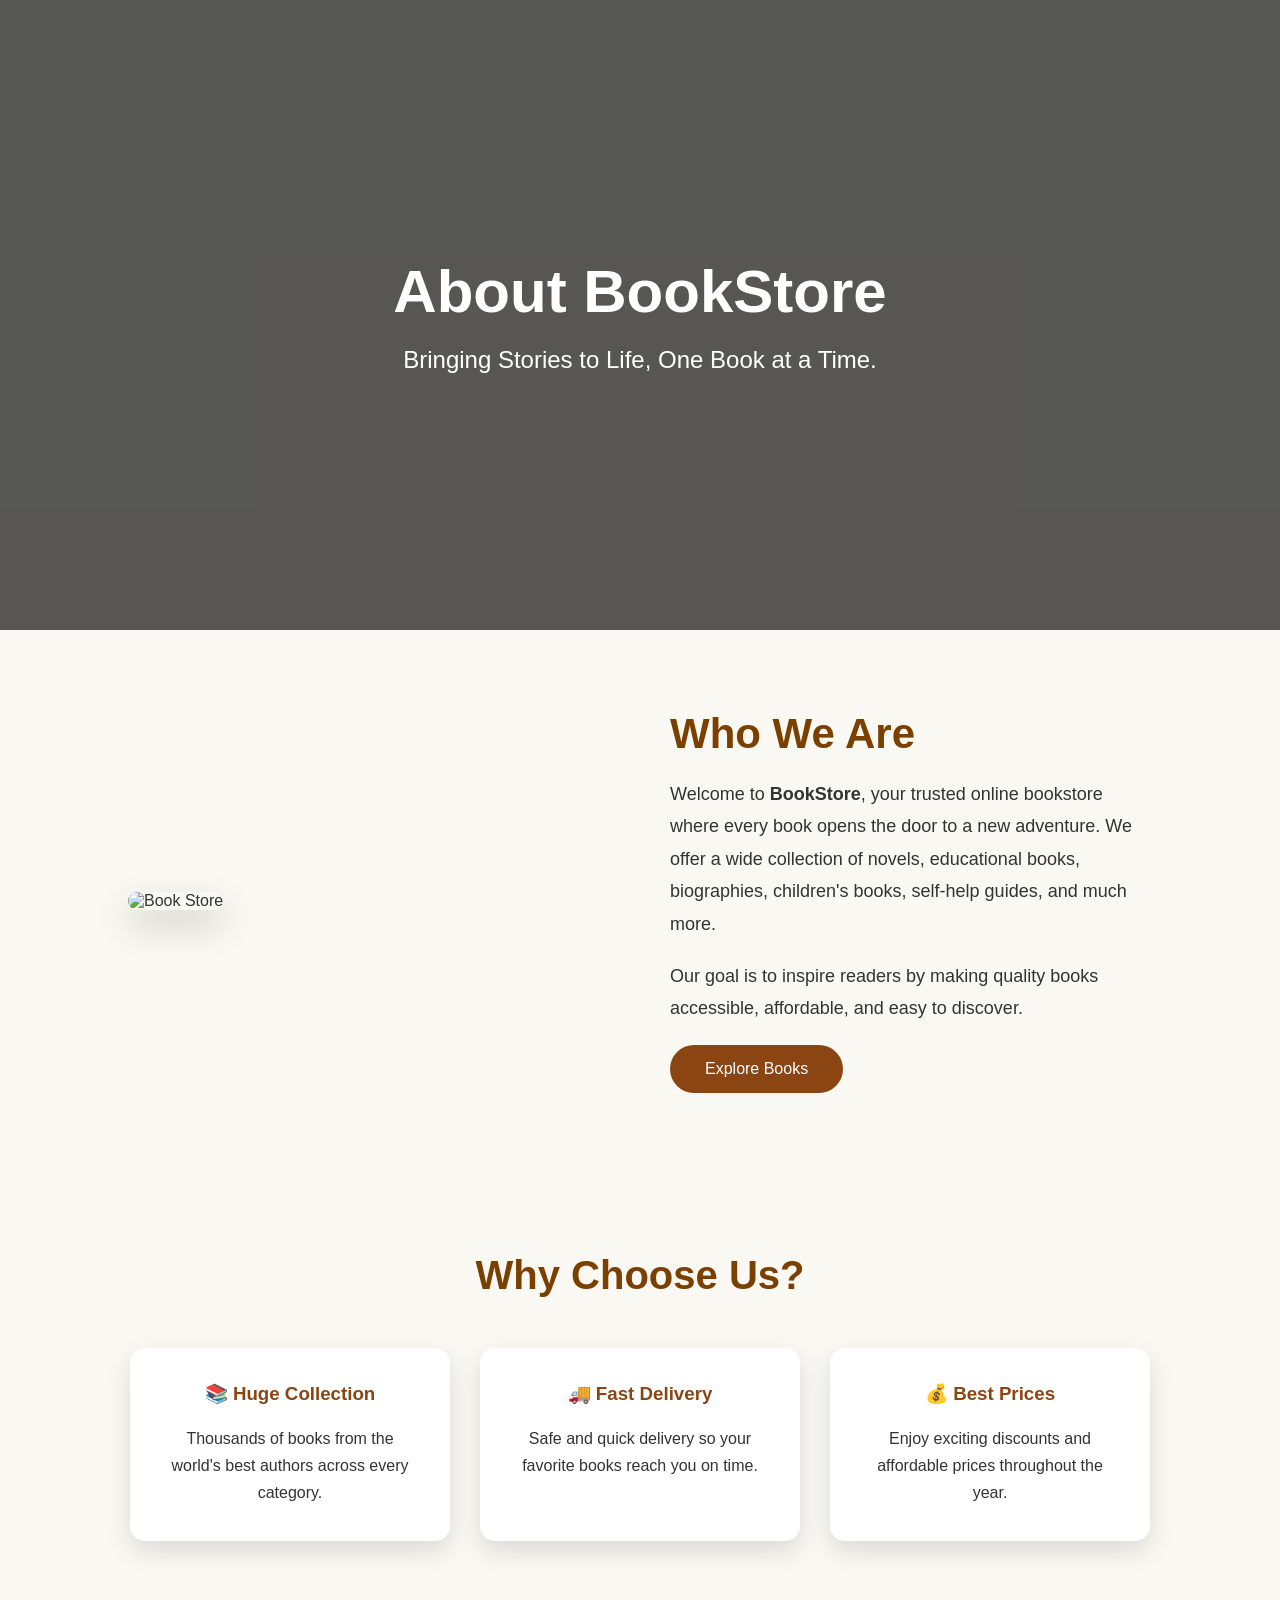
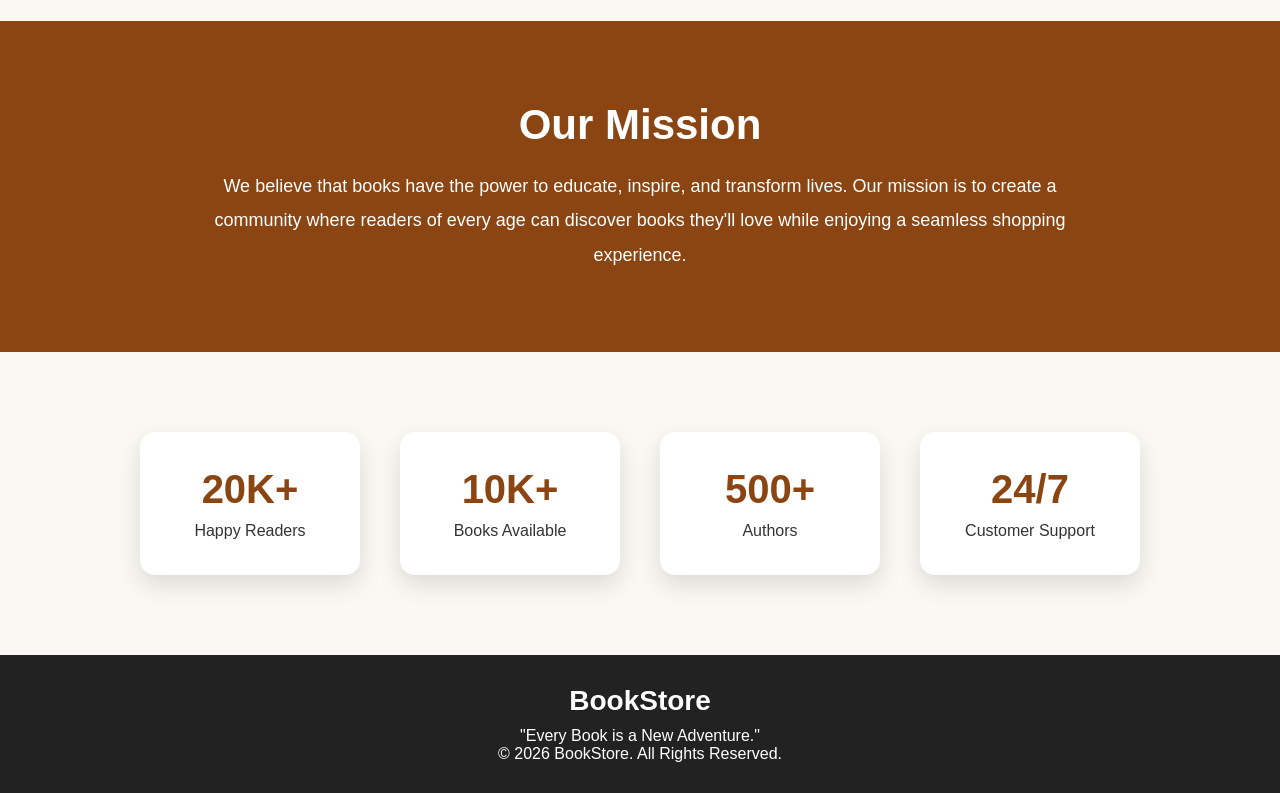
==== about.html @ 111fb449 "about and contact  done" ====
<!DOCTYPE html>
<html ng-app="bookStore">

<head>
    <meta charset="UTF-8">
    <meta name="viewport" content="width=device-width, initial-scale=1.0">
    <title>BookStore | Contact Us</title>
    <script src="https://ajax.googleapis.com/ajax/libs/angularjs/1.8.2/angular.min.js"></script>
    <script src="main.js"></script>

    <style>
        * {
            margin: 0;
            padding: 0;
            box-sizing: border-box;
            font-family: Arial, Helvetica, sans-serif;
        }

        body {
            background: #faf8f3;
            color: #333;
        }

        /* Hero */

        .hero {
            height: 70vh;
            background: url("https://images.unsplash.com/photo-1512820790803-83ca734da794?w=1600") center/cover;
            display: flex;
            justify-content: center;
            align-items: center;
        }

        .overlay {
            background: rgba(0, 0, 0, .65);
            width: 100%;
            height: 100%;
            display: flex;
            justify-content: center;
            align-items: center;
            flex-direction: column;
            color: white;
            text-align: center;
        }

        .overlay h1 {
            font-size: 60px;
            margin-bottom: 20px;
        }

        .overlay p {
            font-size: 24px;
        }

        /* About */

        .about {
            display: flex;
            justify-content: center;
            align-items: center;
            padding: 80px 10%;
            gap: 60px;
            flex-wrap: wrap;
        }

        .about-image {
            flex: 1;
        }

        .about-image img {
            width: 100%;
            border-radius: 15px;
            box-shadow: 0 15px 35px rgba(0, 0, 0, .2);
        }

        .about-text {
            flex: 1;
        }

        .about-text h2 {
            font-size: 42px;
            color: #7b3f00;
            margin-bottom: 20px;
        }

        .about-text p {
            line-height: 1.8;
            font-size: 18px;
            margin-bottom: 20px;
        }

        .btn {
            display: inline-block;
            text-decoration: none;
            background: #8B4513;
            color: white;
            padding: 15px 35px;
            border-radius: 30px;
            transition: .4s;
        }

        .btn:hover {
            background: #5d2f0a;
            transform: translateY(-4px);
        }

        /* Features */

        .features {
            padding: 80px 10%;
            text-align: center;
        }

        .features h2 {
            font-size: 40px;
            margin-bottom: 50px;
            color: #7b3f00;
        }

        .feature-box {
            display: flex;
            gap: 30px;
            flex-wrap: wrap;
            justify-content: center;
        }

        .card {
            background: white;
            width: 320px;
            padding: 35px;
            border-radius: 15px;
            box-shadow: 0 10px 25px rgba(0, 0, 0, .12);
            transition: .4s;
        }

        .card:hover {
            transform: translateY(-10px);
        }

        .card h3 {
            margin-bottom: 20px;
            color: #8B4513;
        }

        .card p {
            line-height: 1.7;
        }

        /* Mission */

        .mission {
            background: #8B4513;
            color: white;
            text-align: center;
            padding: 80px 10%;
        }

        .mission h2 {
            font-size: 42px;
            margin-bottom: 20px;
        }

        .mission p {
            max-width: 900px;
            margin: auto;
            line-height: 1.9;
            font-size: 18px;
        }

        /* Stats */

        .stats {
            display: flex;
            justify-content: center;
            gap: 40px;
            flex-wrap: wrap;
            padding: 80px 10%;
        }

        .box {
            background: white;
            width: 220px;
            padding: 35px;
            border-radius: 15px;
            box-shadow: 0 10px 25px rgba(0, 0, 0, .12);
            text-align: center;
            transition: .4s;
        }

        .box:hover {
            transform: scale(1.05);
        }

        .box h2 {
            color: #8B4513;
            font-size: 40px;
        }

        .box p {
            margin-top: 10px;
        }

        /* Footer */

        footer {
            background: #222;
            color: white;
            text-align: center;
            padding: 30px;
        }

        footer h3 {
            font-size: 28px;
            margin-bottom: 10px;
        }

        /* Responsive */

        @media(max-width:768px) {

            .overlay h1 {
                font-size: 42px;
            }

            .overlay p {
                font-size: 18px;
            }

            .about {
                flex-direction: column;
            }

            .about-text {
                text-align: center;
            }

            .features h2,
            .mission h2 {
                font-size: 32px;
            }

        }
    </style>

<body>

    <!-- Hero Section -->
    <section class="hero">
        <div class="overlay">
            <h1>About BookStore</h1>
            <p>
                Bringing Stories to Life, One Book at a Time.
            </p>
        </div>
    </section>

    <!-- About Section -->
    <section class="about">
        <div class="about-image">
            <img src="https://images.unsplash.com/photo-1521587760476-6c12a4b040da?w=700" alt="Book Store">
        </div>

        <div class="about-text">
            <h2>Who We Are</h2>

            <p>
                Welcome to <strong>BookStore</strong>, your trusted online bookstore
                where every book opens the door to a new adventure. We offer a wide
                collection of novels, educational books, biographies, children's
                books, self-help guides, and much more.
            </p>

            <p>
                Our goal is to inspire readers by making quality books accessible,
                affordable, and easy to discover.
            </p>

            <a href="#" class="btn">Explore Books</a>

        </div>
    </section>

    <!-- Features -->

    <section class="features">

        <h2>Why Choose Us?</h2>

        <div class="feature-box">

            <div class="card">
                <h3>📚 Huge Collection</h3>
                <p>
                    Thousands of books from the world's best authors across every
                    category.
                </p>
            </div>

            <div class="card">
                <h3>🚚 Fast Delivery</h3>
                <p>
                    Safe and quick delivery so your favorite books reach you on time.
                </p>
            </div>

            <div class="card">
                <h3>💰 Best Prices</h3>
                <p>
                    Enjoy exciting discounts and affordable prices throughout the year.
                </p>
            </div>

        </div>

    </section>

    <!-- Mission -->

    <section class="mission">

        <h2>Our Mission</h2>

        <p>
            We believe that books have the power to educate, inspire, and transform
            lives. Our mission is to create a community where readers of every age
            can discover books they'll love while enjoying a seamless shopping
            experience.
        </p>

    </section>

    <!-- Statistics -->

    <section class="stats">

        <div class="box">
            <h2>20K+</h2>
            <p>Happy Readers</p>
        </div>

        <div class="box">
            <h2>10K+</h2>
            <p>Books Available</p>
        </div>

        <div class="box">
            <h2>500+</h2>
            <p>Authors</p>
        </div>

        <div class="box">
            <h2>24/7</h2>
            <p>Customer Support</p>
        </div>

    </section>

    <!-- Footer -->

    <footer>

        <h3>BookStore</h3>

        <p>
            "Every Book is a New Adventure."
        </p>

        <p>© 2026 BookStore. All Rights Reserved.</p>

    </footer>

</body>

</html>
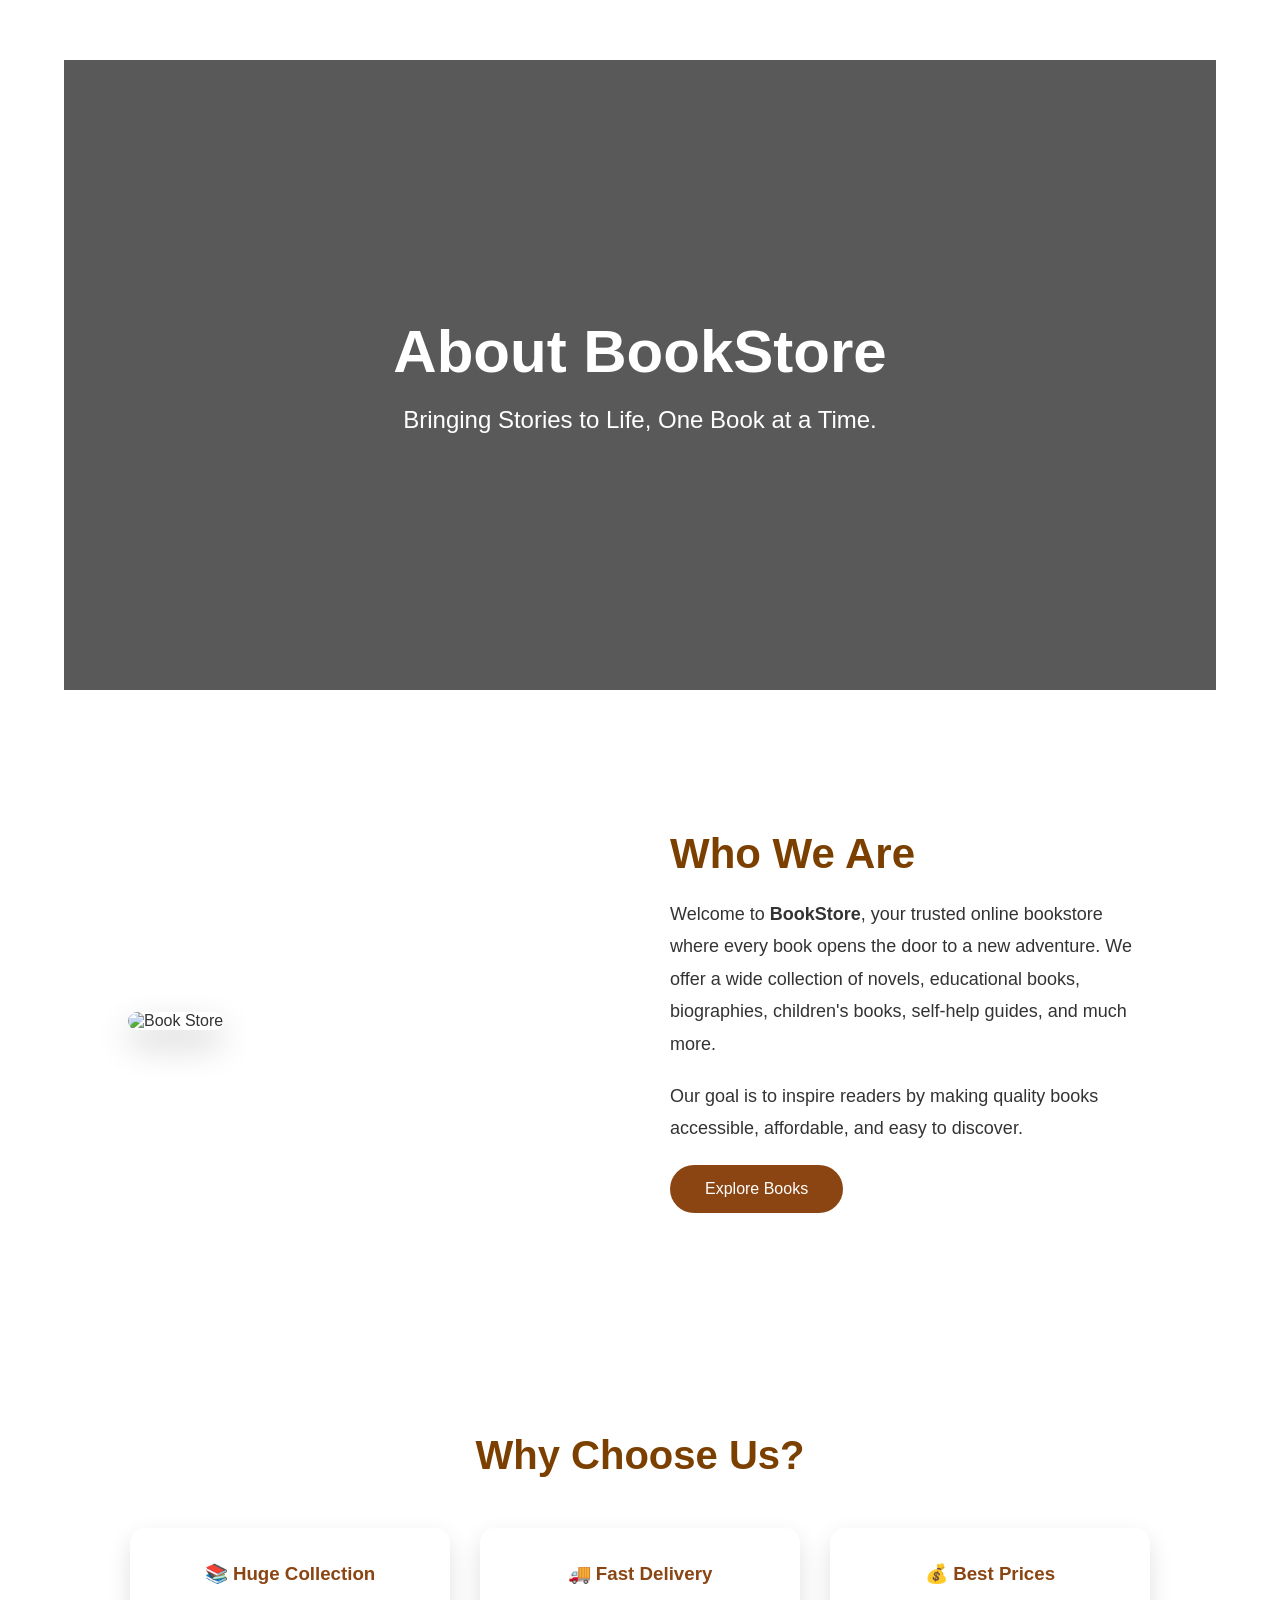
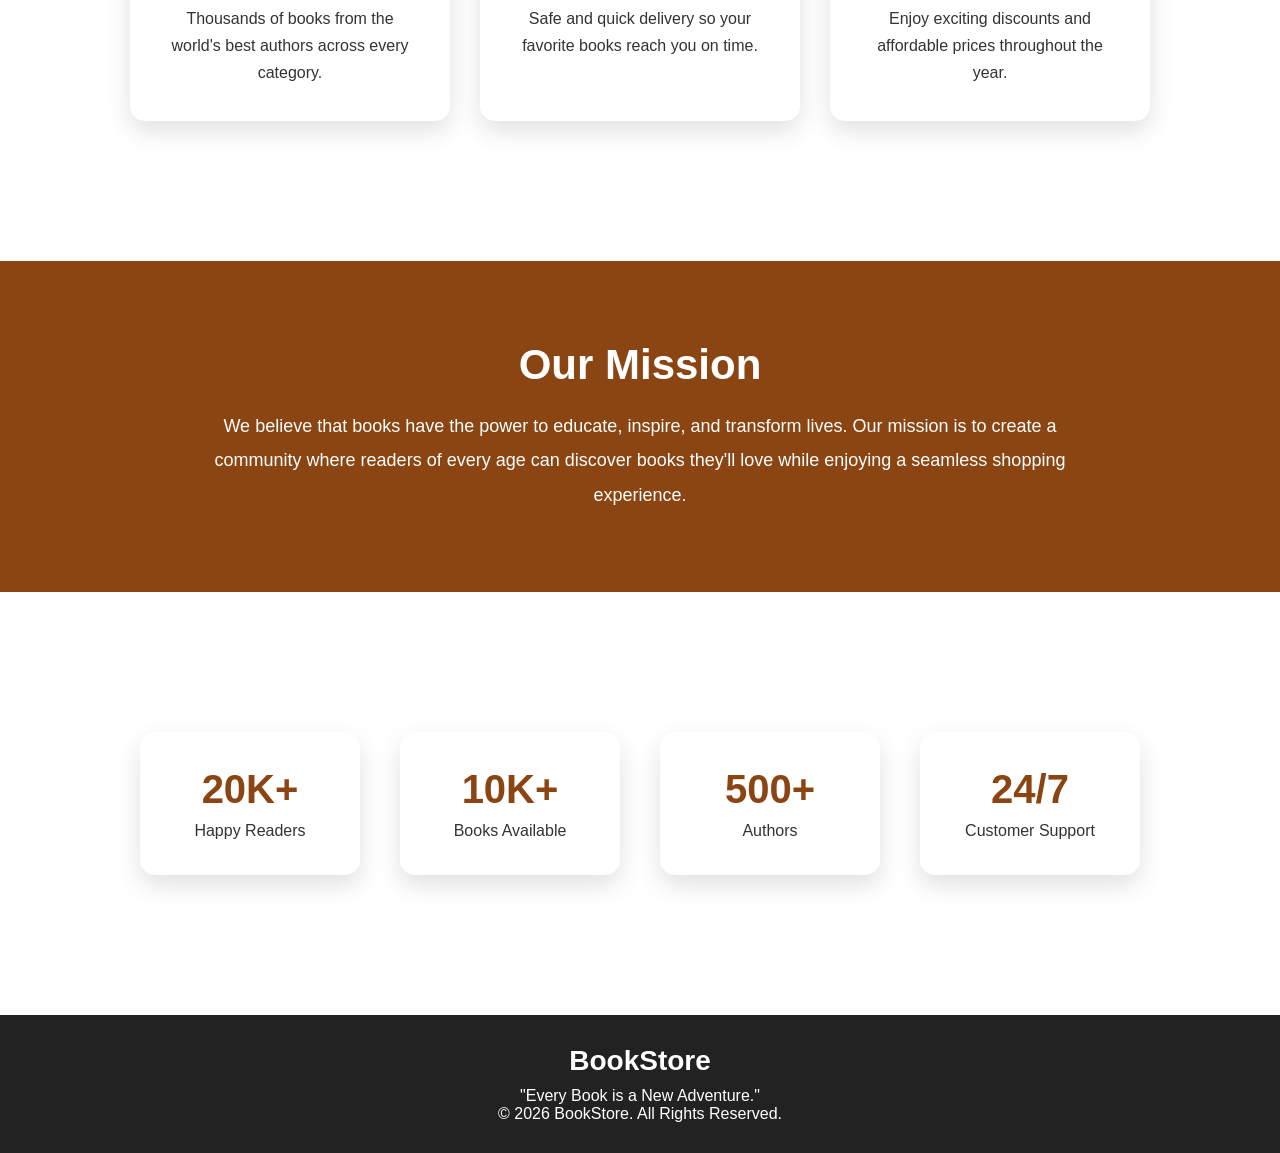
==== commit f496162e: "Enhance styles in about.html for better layout Added new styles for layout, typography, and responsi" ====
--- a/about.html
+++ b/about.html
@@ -242,6 +242,262 @@
         }
     </style>
 
+    <style>
+        @import url('https://fonts.googleapis.com/css2?family=Geomini:wght@200..800&family=Montserrat:ital,wght@0,100..900;1,100..900&display=swap');
+        
+        * {
+            margin: 0;
+            padding: 0;
+            box-sizing: border-box;
+            font-family: 'Geomini', sans-serif;
+            user-select: none;
+        }
+        
+        :root {
+            --primary: #371947;
+            --secondary: #4f3e58;
+            --gray: #5b5b5b;
+        }
+        
+        body, html {
+            background-color: white;
+            overflow-x: hidden; /* Prevents horizontal scroll on mobile */
+        }
+        
+        header {
+            background-color: var(--primary); 
+            display: grid;
+            box-shadow: -2px 5px 0px 0px #4abdff1a;
+        }
+        
+        header .header-top {
+            display: flex;
+            gap: 20px;
+            justify-content: center;
+            align-items: center;
+            text-align: center;
+            padding: 10px;
+            border-bottom: 1px solid white;
+            color: white;
+            flex-wrap: wrap; /* Allows wrapping on tiny screens */
+        }
+        
+        header nav {
+            background-color: var(--secondary);
+        }
+        
+        nav ul {
+            display: flex;
+            list-style: none;
+            align-items: center;
+            justify-content: center;
+            flex-wrap: wrap; /* Wraps nav links on mobile */
+            gap: 10px;
+            padding: 0 10px;
+        }
+        
+        ul li {
+            padding: 12px 20px;
+            transition: .4s ease-in-out;
+        }
+        
+        ul li:hover {
+            background-color: white;
+            color: black;
+        }
+        
+        ul li:hover a {
+            color: var(--primary);
+        }
+        
+        ul li a {
+            text-decoration: none;
+            color: white;
+        }
+
+        /* SECTION */
+        section {
+            margin-top: 60px;
+            margin-bottom: 60px;
+            background-color: white;
+            padding: 0 5%; /* Fluid padding for all sections */
+        }
+        
+        section#overview {
+            display: flex;
+            gap: 50px;
+            justify-content: center;
+            align-items: center;
+        }
+        
+        section#overview img {
+            width: 100%;
+            max-width: 400px; /* Replaced fixed width */
+            height: auto;
+        }
+        
+        section#overview h1 {
+            line-height: 1.5;
+            text-align: start;
+            color: var(--gray);
+        }
+
+        section .title {
+            padding: 10px 20px;
+            color: orange;
+            min-width: 200px;
+            max-width: fit-content;
+            box-shadow: -6px 3px 3px 0px #00000026;
+            border-bottom: 4px solid orange;
+            margin-bottom: 30px;
+        }
+
+        /* Responsive Books Grid */
+        .books_container {
+            display: grid;
+            /* Auto-fit creates columns dynamically based on screen width */
+            grid-template-columns: repeat(auto-fit, minmax(220px, 1fr));
+            gap: 25px;
+            margin: 20px 0;
+        }
+        
+        .books_container .books_item {
+            background-color: white;
+            height: auto;
+            width: 100%; /* Fills the grid track */
+            border: 1px solid #fafafa;
+            display: flex;
+            flex-direction: column;
+            justify-content: space-between;
+            transition: .4s ease-in-out;
+            padding: 10px;
+            cursor: pointer;
+        }
+        
+        .books_container .books_item:hover {
+            transform: scale(1.05); /* Slightly safer scale for mobile/tablet */
+            box-shadow: 0px 4px 10px #00000026;
+            background-color: #fafafa;
+            z-index: 2;
+        }
+        
+        .books_container .books_item:hover .book-data {
+            color: black;
+        }
+        
+        .books_container .books_item img {
+            width: 100%;
+            height: 250px;
+            object-fit: fill; /* Ensures cover images aren't distorted */
+            transition: .4s ease-in-out;
+        }
+
+        .books_item .book-data {
+            padding: 15px 10px;
+            display: grid;
+            gap: 10px;
+        }
+        
+        .book-data .book-price {
+            color: orange;
+            font-size: 20px;
+        }
+
+        .books_item .add-to-cart {
+            padding: 12px;
+            background-color: #f0f0f0;
+            color: black;
+            border: none;
+            width: 100%;
+            cursor: pointer;
+            border-radius: 30px;
+            transition: .2s ease-in-out;
+            margin-top: auto;
+        }
+        
+        .books_container .books_item:hover img {
+            transform: scale(0.9);
+            opacity: .9;
+        }
+        
+        .books_container .books_item:hover .add-to-cart {
+            background-color: var(--primary);
+            color: white;
+        }
+        
+        .text-center {
+            text-align: center;
+        } 
+
+        #about {
+            display: flex;
+            justify-content: center;
+            align-items: center;
+            gap: 40px;
+        }
+        
+        #about img {
+            max-width: 100%;
+            height: auto;
+        }
+
+        #about .about-container {
+            position: relative;
+            display: grid;
+            gap: 30px;
+        }
+        
+        .about-container h1 {
+            text-shadow: 2px 5px 1px #00000026;
+            text-transform: uppercase;
+            font-size: clamp(30px, 5vw, 60px); /* Responsive font sizing */
+        }
+        
+        .about-container .label1 {
+            color: #656665;
+        }
+        .about-container .label2 {
+            color: #4cb4e6;
+            margin-left: 50px;
+        }
+        .about-container .label3 {
+            color: #ff6504;
+            margin-left: 100px;
+        }
+
+        /* --- MEDIA QUERIES FOR MOBILE/TABLET --- */
+        @media (max-width: 768px) {
+            .header-top {
+                flex-direction: column;
+            }
+            
+            ul li {
+                padding: 10px;
+            }
+            
+            section#overview {
+                flex-direction: column;
+                text-align: center;
+                gap: 30px;
+            }
+            
+            section#overview h1 {
+                text-align: center;
+            }
+            
+            #about {
+                flex-direction: column;
+                text-align: center;
+            }
+            
+            /* Reset cascading margins on small screens */
+            .about-container .label2,
+            .about-container .label3 {
+                margin-left: 0;
+            }
+        }
+    </style>
+
 <body>
 
     <!-- Hero Section -->
@@ -371,4 +627,4 @@
 
 </body>
 
-</html>+</html>
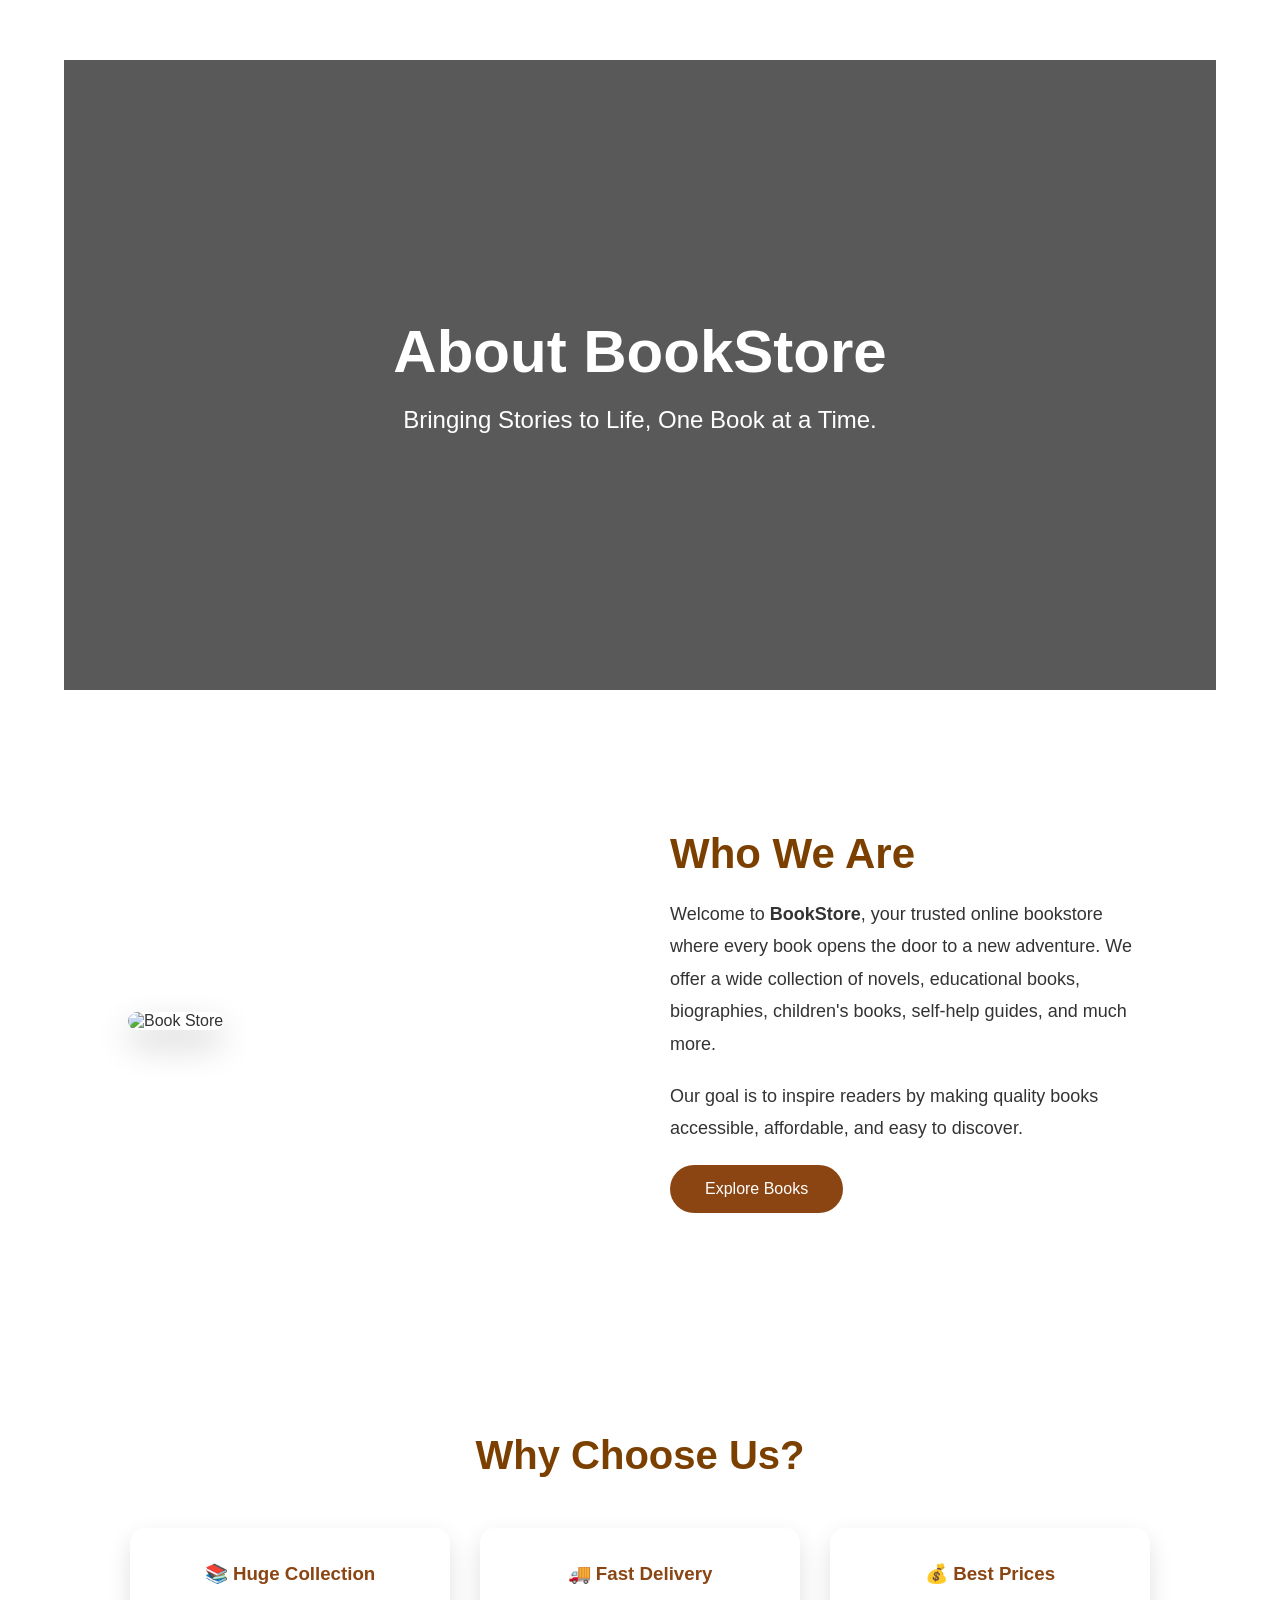
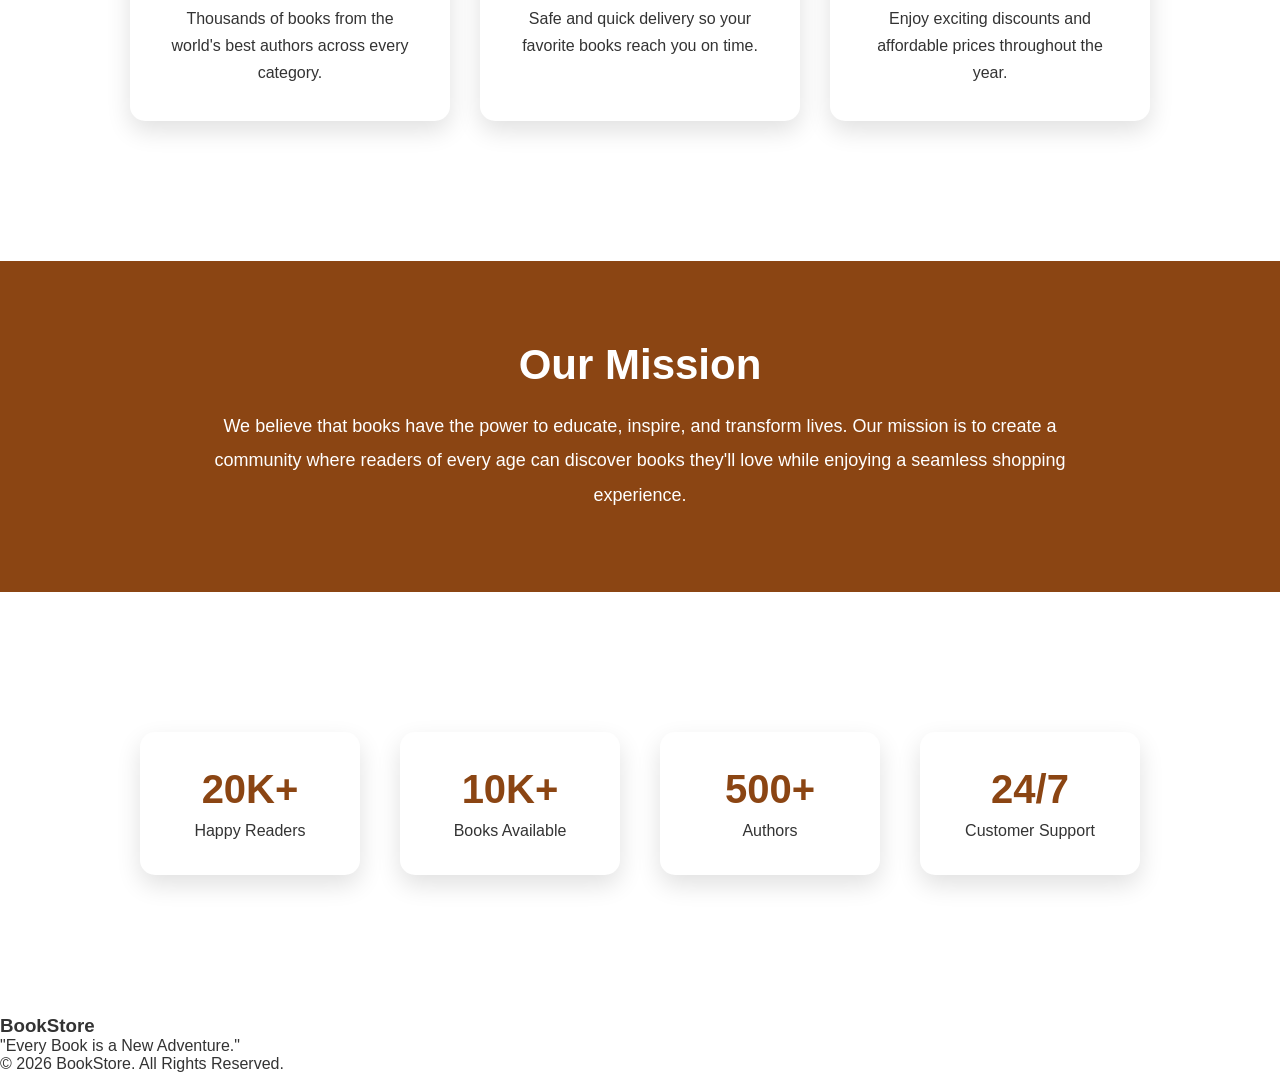
==== commit 4a632d69: "Delete footer CSS styles Removed footer styles from about.html." ====
--- a/about.html
+++ b/about.html
@@ -199,22 +199,7 @@
         .box p {
             margin-top: 10px;
         }
-
-        /* Footer */
-
-        footer {
-            background: #222;
-            color: white;
-            text-align: center;
-            padding: 30px;
-        }
-
-        footer h3 {
-            font-size: 28px;
-            margin-bottom: 10px;
-        }
-
-        /* Responsive */
+  
 
         @media(max-width:768px) {
 
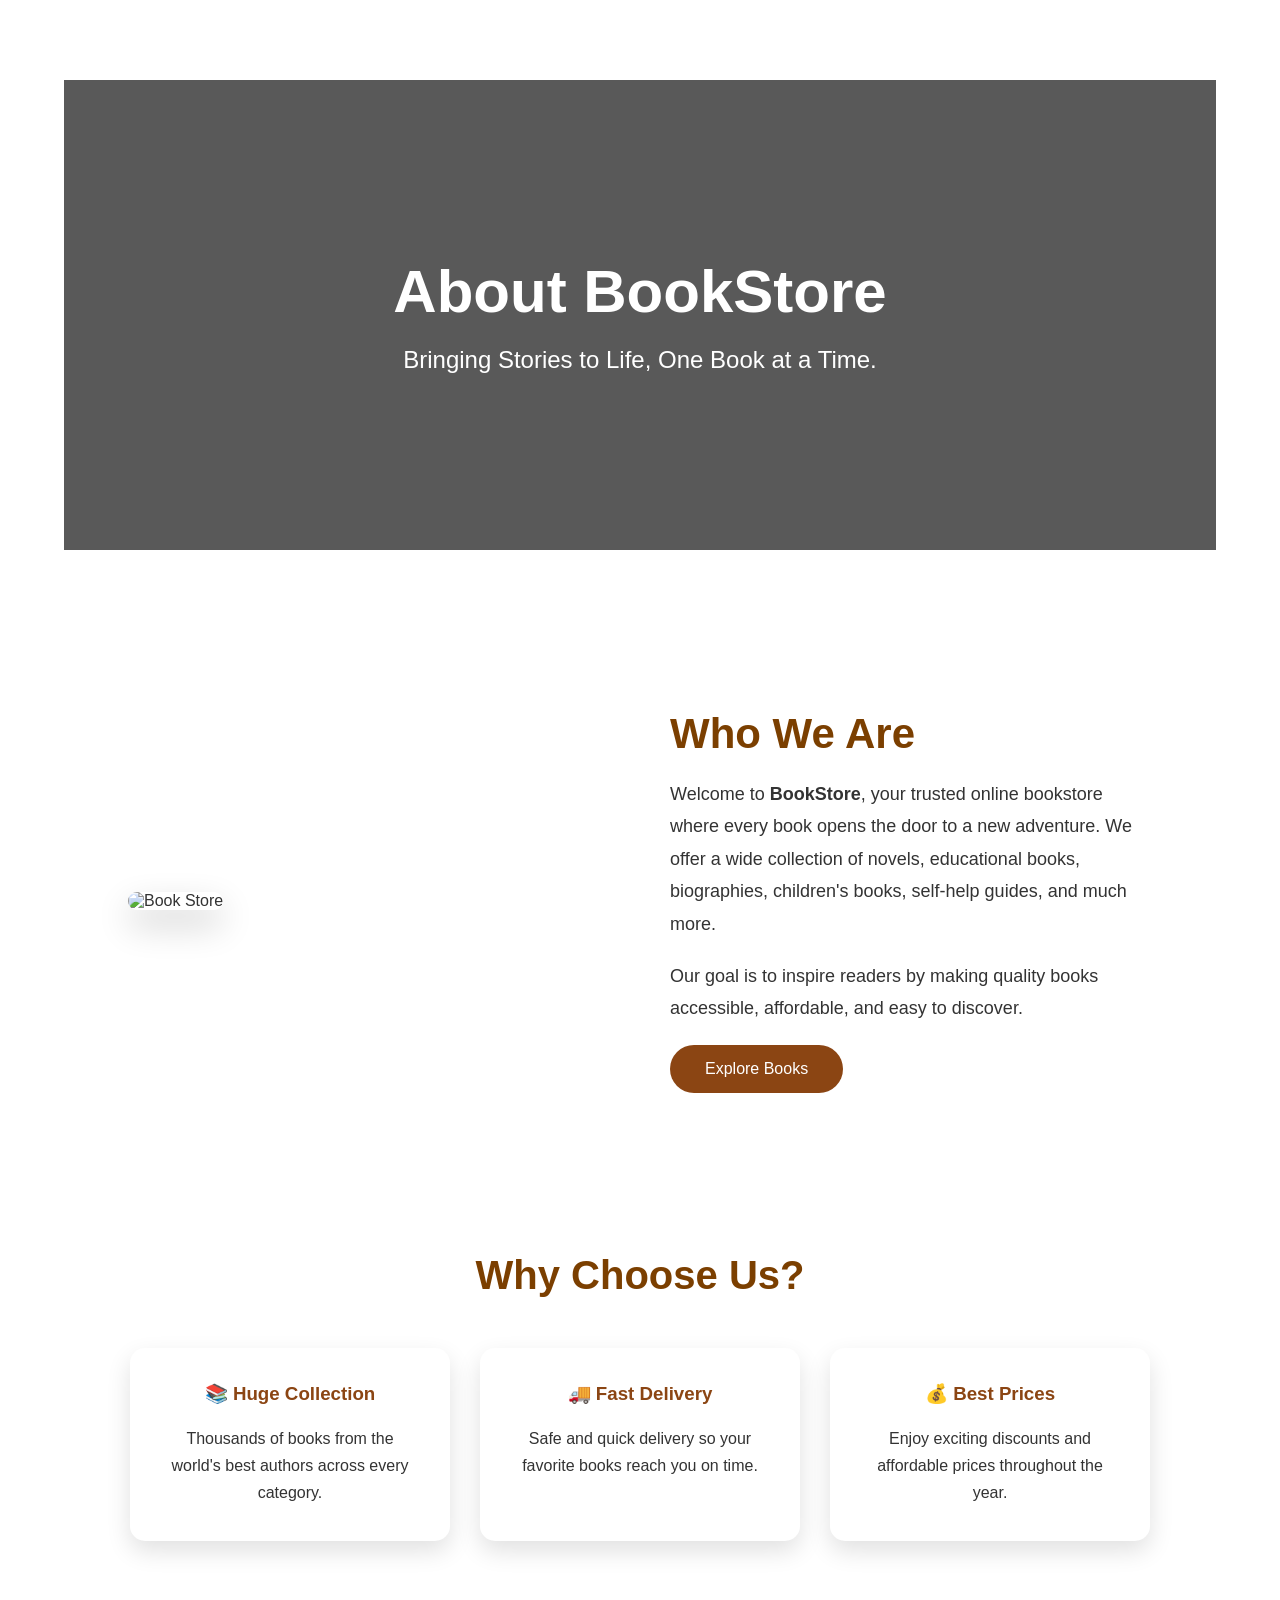
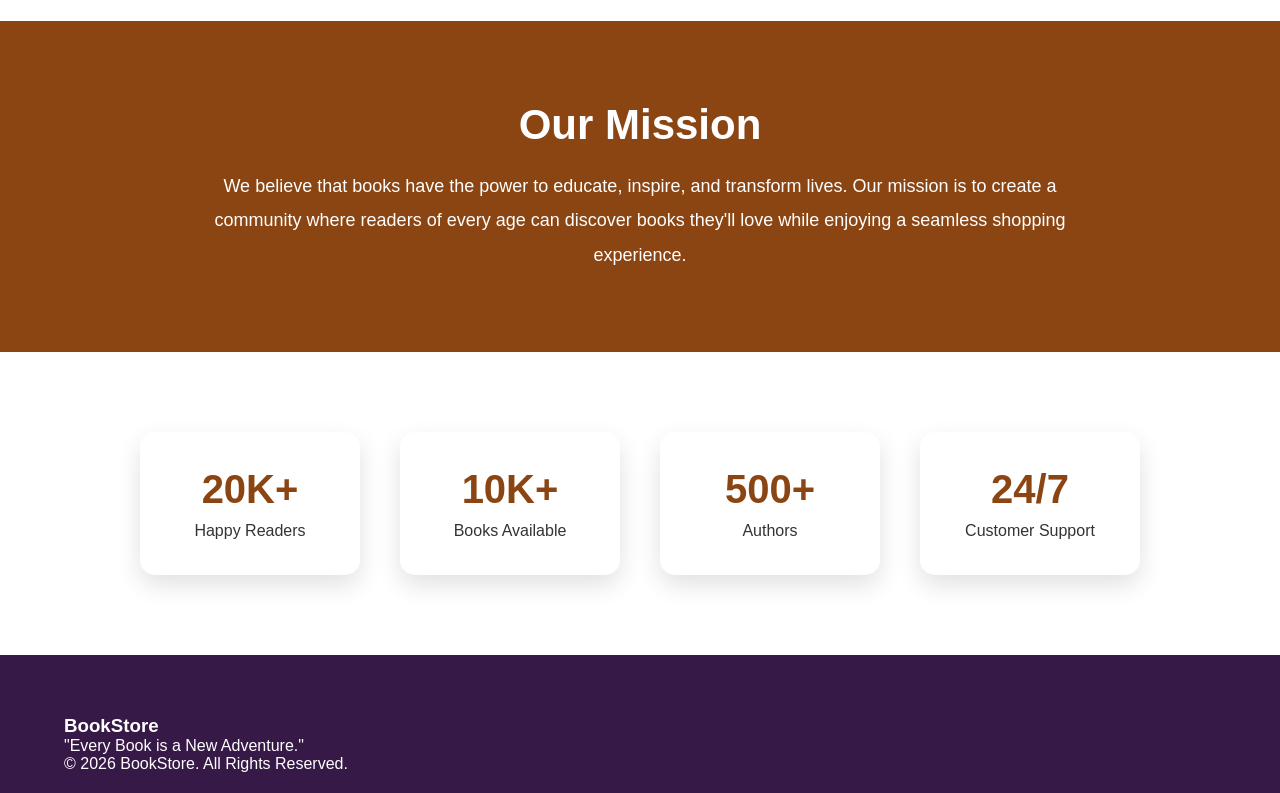
==== commit f0dbd377: "Enhance styles and responsiveness in about.html Updated styles for various elements, including heade" ====
--- a/about.html
+++ b/about.html
@@ -226,7 +226,6 @@
 
         }
     </style>
-
     <style>
         @import url('https://fonts.googleapis.com/css2?family=Geomini:wght@200..800&family=Montserrat:ital,wght@0,100..900;1,100..900&display=swap');
         
@@ -234,7 +233,7 @@
             margin: 0;
             padding: 0;
             box-sizing: border-box;
-            font-family: 'Geomini', sans-serif;
+            font-family: 'Geomini', 'Montserrat', sans-serif;
             user-select: none;
         }
         
@@ -242,29 +241,52 @@
             --primary: #371947;
             --secondary: #4f3e58;
             --gray: #5b5b5b;
+            --accent: #ff6504;
+            --light-bg: #f8fafc;
         }
         
         body, html {
             background-color: white;
-            overflow-x: hidden; /* Prevents horizontal scroll on mobile */
-        }
-        
+            overflow-x: hidden; 
+            scroll-behavior: smooth;
+        }
+
+        /* Animations */
+        @keyframes fadeInUp {
+            from {
+                opacity: 0;
+                transform: translateY(30px);
+            }
+            to {
+                opacity: 1;
+                transform: translateY(0);
+            }
+        }
+        
+        .animate-up {
+            animation: fadeInUp 0.8s ease-out forwards;
+        }
+
+        /* HEADER */
         header {
             background-color: var(--primary); 
             display: grid;
-            box-shadow: -2px 5px 0px 0px #4abdff1a;
+            box-shadow: 0 4px 12px rgba(0,0,0,0.15);
+            position: sticky;
+            top: 0;
+            z-index: 100;
         }
         
         header .header-top {
             display: flex;
-            gap: 20px;
+            gap: 15px;
             justify-content: center;
             align-items: center;
             text-align: center;
-            padding: 10px;
-            border-bottom: 1px solid white;
-            color: white;
-            flex-wrap: wrap; /* Allows wrapping on tiny screens */
+            padding: 15px;
+            border-bottom: 1px solid rgba(255,255,255,0.1);
+            color: white;
+            flex-wrap: wrap;
         }
         
         header nav {
@@ -276,19 +298,19 @@
             list-style: none;
             align-items: center;
             justify-content: center;
-            flex-wrap: wrap; /* Wraps nav links on mobile */
-            gap: 10px;
-            padding: 0 10px;
+            flex-wrap: wrap; 
+            gap: 5px;
         }
         
         ul li {
-            padding: 12px 20px;
-            transition: .4s ease-in-out;
+            padding: 12px 25px;
+            transition: .3s ease-in-out;
+            font-weight: 600;
+            letter-spacing: 0.5px;
         }
         
         ul li:hover {
             background-color: white;
-            color: black;
         }
         
         ul li:hover a {
@@ -298,187 +320,349 @@
         ul li a {
             text-decoration: none;
             color: white;
-        }
-
-        /* SECTION */
+            transition: color 0.3s;
+        }
+
+        /* COMMON SECTION STYLES */
         section {
-            margin-top: 60px;
-            margin-bottom: 60px;
-            background-color: white;
-            padding: 0 5%; /* Fluid padding for all sections */
-        }
-        
+            padding: 80px 5%; 
+        }
+        
+        section .title {
+            padding: 10px 20px;
+            color: var(--accent);
+            min-width: 200px;
+            max-width: fit-content;
+            box-shadow: -6px 3px 3px 0px rgba(0,0,0,0.1);
+            border-bottom: 4px solid var(--accent);
+            margin: 0 auto 50px auto;
+            text-align: center;
+            font-size: 32px;
+            text-transform: uppercase;
+            letter-spacing: 1px;
+        }
+
+        /* HERO OVERVIEW */
         section#overview {
             display: flex;
-            gap: 50px;
+            gap: 60px;
             justify-content: center;
             align-items: center;
+            background: linear-gradient(135deg, #ffffff 0%, var(--light-bg) 100%);
         }
         
         section#overview img {
             width: 100%;
-            max-width: 400px; /* Replaced fixed width */
-            height: auto;
-        }
-        
+            max-width: 450px; 
+            border-radius: 20px;
+            box-shadow: 0 20px 40px rgba(0,0,0,0.1);
+            transition: transform 0.5s;
+        }
+
+        section#overview img:hover {
+            transform: translateY(-10px);
+        }
+        
+        .hero-text {
+            max-width: 500px;
+        }
+
         section#overview h1 {
+            font-size: clamp(32px, 4vw, 48px);
+            line-height: 1.2;
+            color: var(--primary);
+            margin-bottom: 20px;
+        }
+
+        section#overview p {
+            color: var(--gray);
+            font-size: 18px;
+            line-height: 1.6;
+            margin-bottom: 30px;
+        }
+
+        .cta-btn {
+            background-color: var(--accent);
+            color: white;
+            padding: 12px 30px;
+            border: none;
+            border-radius: 30px;
+            font-size: 18px;
+            font-weight: bold;
+            cursor: pointer;
+            transition: all 0.3s ease;
+            box-shadow: 0 4px 15px rgba(255, 101, 4, 0.3);
+        }
+
+        .cta-btn:hover {
+            background-color: #e55a00;
+            transform: translateY(-3px);
+            box-shadow: 0 6px 20px rgba(255, 101, 4, 0.4);
+        }
+
+        /* FEATURES SECTION (New Content) */
+        #features {
+            background-color: white;
+        }
+
+        .features-grid {
+            display: grid;
+            grid-template-columns: repeat(auto-fit, minmax(250px, 1fr));
+            gap: 30px;
+            max-width: 1200px;
+            margin: 0 auto;
+        }
+
+        .feature-card {
+            background: var(--light-bg);
+            padding: 40px 20px;
+            border-radius: 16px;
+            text-align: center;
+            transition: transform 0.3s ease;
+        }
+
+        .feature-card:hover {
+            transform: translateY(-10px);
+            box-shadow: 0 10px 20px rgba(0,0,0,0.05);
+        }
+
+        .feature-icon {
+            font-size: 40px;
+            margin-bottom: 15px;
+        }
+
+        .feature-card h3 {
+            color: var(--primary);
+            margin-bottom: 10px;
+        }
+
+        .feature-card p {
+            color: var(--gray);
+            font-size: 14px;
             line-height: 1.5;
-            text-align: start;
-            color: var(--gray);
-        }
-
-        section .title {
-            padding: 10px 20px;
-            color: orange;
-            min-width: 200px;
-            max-width: fit-content;
-            box-shadow: -6px 3px 3px 0px #00000026;
-            border-bottom: 4px solid orange;
-            margin-bottom: 30px;
-        }
-
-        /* Responsive Books Grid */
+        }
+
+        /* BOOKS GRID (Upgraded Design) */
+        #books {
+            background-color: var(--light-bg);
+        }
+
         .books_container {
             display: grid;
-            /* Auto-fit creates columns dynamically based on screen width */
-            grid-template-columns: repeat(auto-fit, minmax(220px, 1fr));
-            gap: 25px;
-            margin: 20px 0;
-        }
-        
-        .books_container .books_item {
+            grid-template-columns: repeat(auto-fit, minmax(260px, 1fr));
+            gap: 30px;
+            max-width: 1400px;
+            margin: 0 auto;
+        }
+        
+        .books_item {
             background-color: white;
-            height: auto;
-            width: 100%; /* Fills the grid track */
-            border: 1px solid #fafafa;
+            border-radius: 0px; 
+            padding: 15px;
+            display: flex;
+            flex-direction: column; 
+            box-shadow: 0 4px 20px rgba(0, 0, 0, 0.04); 
+            transition: all 0.4s cubic-bezier(0.16, 1, 0.3, 1);
+            cursor: pointer;
+            overflow: hidden;
+        }
+        
+        .books_item:hover {
+            transform: translateY(-8px); 
+            box-shadow: 0 16px 32px rgba(55, 25, 71, 0.15);
+        }
+        
+        .img-wrapper {
+            background-color: #f8fafc;
+            border-radius: 12px;
+            padding: 15px;
+            margin-bottom: 15px;
+            overflow: hidden;
+        }
+
+        .books_item img {
+            width: 100%;
+            height: 240px;
+            object-fit: contain; 
+            transition: transform 0.6s cubic-bezier(0.16, 1, 0.3, 1);
+        }
+
+        .books_item:hover img {
+            transform: scale(1.08);
+        }
+        
+        .book-data {
             display: flex;
             flex-direction: column;
+            flex-grow: 1;
+            padding: 0 5px;
+        }
+
+        .book-title {
+            font-size: 18px; 
+            font-weight: 700;
+            color: var(--primary); 
+            display: -webkit-box;
+            -webkit-line-clamp: 2;
+            -webkit-box-orient: vertical;
+            overflow: hidden;
+            margin-bottom: 6px;
+        }
+
+        .book-author {
+            font-size: 14px;
+            color: #64748b;
+            font-weight: 500;
+            margin-bottom: 20px;
+        }
+
+        .card-footer {
+            display: flex;
             justify-content: space-between;
-            transition: .4s ease-in-out;
-            padding: 10px;
+            align-items: center;
+            margin-top: auto; 
+        }
+
+        .book-price {
+            font-size: 18px;
+            color: var(--accent); 
+            font-weight: 800;
+        }
+
+        .add-to-cart {
+            background-color: var(--secondary);
+            color: white;
+            width: fit-content!important;
+            border: none;
+            padding: 10px 18px;
+            border-radius: 20px;
+            font-weight: 600;
+            font-size: 14px;
             cursor: pointer;
-        }
-        
-        .books_container .books_item:hover {
-            transform: scale(1.05); /* Slightly safer scale for mobile/tablet */
-            box-shadow: 0px 4px 10px #00000026;
-            background-color: #fafafa;
-            z-index: 2;
-        }
-        
-        .books_container .books_item:hover .book-data {
-            color: black;
-        }
-        
-        .books_container .books_item img {
+            transition: background-color 0.2s ease, transform 0.1s ease;
+        }
+        
+        .add-to-cart:hover {
+            background-color: var(--primary); 
+        }
+
+        /* ABOUT SECTION */
+        #about {
+            display: flex;
+            justify-content: center;
+            align-items: center;
+            gap: 60px;
+        }
+        
+        #about img {
+            max-width: 350px;
             width: 100%;
-            height: 250px;
-            object-fit: fill; /* Ensures cover images aren't distorted */
-            transition: .4s ease-in-out;
-        }
-
-        .books_item .book-data {
-            padding: 15px 10px;
+            animation: float 6s ease-in-out infinite;
+        }
+
+        @keyframes float {
+            0% { transform: translateY(0px); }
+            50% { transform: translateY(-20px); }
+            100% { transform: translateY(0px); }
+        }
+
+        #about .about-container {
             display: grid;
-            gap: 10px;
-        }
-        
-        .book-data .book-price {
-            color: orange;
+            gap: 20px;
+        }
+        
+        .about-container h1 {
+            text-transform: uppercase;
+            font-size: clamp(28px, 4vw, 55px);
+            font-weight: 800;
+            line-height: 1.1;
+        }
+        
+        .label1 { color: #656665; }
+        .label2 { color: #4cb4e6; margin-left: 40px; }
+        .label3 { color: var(--accent); margin-left: 80px; }
+
+        /* FOOTER */
+        footer {
+            background-color: var(--primary);
+            color: white;
+            padding: 60px 5% 20px;
+        }
+
+        .footer-container {
+            display: grid;
+            grid-template-columns: repeat(auto-fit, minmax(250px, 1fr));
+            gap: 40px;
+            max-width: 1200px;
+            margin: 0 auto;
+            border-bottom: 1px solid rgba(255,255,255,0.1);
+            padding-bottom: 40px;
+        }
+
+        .footer-col h3 {
             font-size: 20px;
-        }
-
-        .books_item .add-to-cart {
-            padding: 12px;
-            background-color: #f0f0f0;
-            color: black;
-            border: none;
-            width: 100%;
-            cursor: pointer;
-            border-radius: 30px;
-            transition: .2s ease-in-out;
-            margin-top: auto;
-        }
-        
-        .books_container .books_item:hover img {
-            transform: scale(0.9);
-            opacity: .9;
-        }
-        
-        .books_container .books_item:hover .add-to-cart {
-            background-color: var(--primary);
-            color: white;
-        }
-        
-        .text-center {
+            margin-bottom: 20px;
+            color: var(--accent);
+        }
+
+        .footer-col p {
+            color: #d1d5db;
+            line-height: 1.6;
+            margin-bottom: 10px;
+        }
+
+        .footer-col ul {
+            list-style: none;
+            padding: 0;
+            display: block; /* Overrides nav ul flex */
+        }
+
+        .footer-col ul li {
+            padding: 8px 0;
+        }
+
+        .footer-col ul li a {
+            color: #d1d5db;
+            text-decoration: none;
+            transition: color 0.3s;
+        }
+
+        .footer-col ul li a:hover {
+            color: white;
+            padding-left: 5px; /* Slight dynamic shift on hover */
+        }
+
+        .footer-bottom {
             text-align: center;
-        } 
-
-        #about {
-            display: flex;
-            justify-content: center;
-            align-items: center;
-            gap: 40px;
-        }
-        
-        #about img {
-            max-width: 100%;
-            height: auto;
-        }
-
-        #about .about-container {
-            position: relative;
-            display: grid;
-            gap: 30px;
-        }
-        
-        .about-container h1 {
-            text-shadow: 2px 5px 1px #00000026;
-            text-transform: uppercase;
-            font-size: clamp(30px, 5vw, 60px); /* Responsive font sizing */
-        }
-        
-        .about-container .label1 {
-            color: #656665;
-        }
-        .about-container .label2 {
-            color: #4cb4e6;
-            margin-left: 50px;
-        }
-        .about-container .label3 {
-            color: #ff6504;
-            margin-left: 100px;
-        }
-
-        /* --- MEDIA QUERIES FOR MOBILE/TABLET --- */
+            padding-top: 20px;
+            color: #9ca3af;
+            font-size: 14px;
+        }
+
+        /* MEDIA QUERIES */
         @media (max-width: 768px) {
-            .header-top {
+            header .header-top {
                 flex-direction: column;
             }
             
-            ul li {
-                padding: 10px;
-            }
-            
-            section#overview {
+            section#overview, #about {
                 flex-direction: column;
                 text-align: center;
-                gap: 30px;
+                padding: 40px 5%;
+            }
+
+            .hero-text {
+                display: flex;
+                flex-direction: column;
+                align-items: center;
             }
             
-            section#overview h1 {
+            .label2, .label3 {
+                margin-left: 0; /* Resets staggered text for mobile */
+            }
+
+            .footer-container {
                 text-align: center;
-            }
-            
-            #about {
-                flex-direction: column;
-                text-align: center;
-            }
-            
-            /* Reset cascading margins on small screens */
-            .about-container .label2,
-            .about-container .label3 {
-                margin-left: 0;
             }
         }
     </style>
